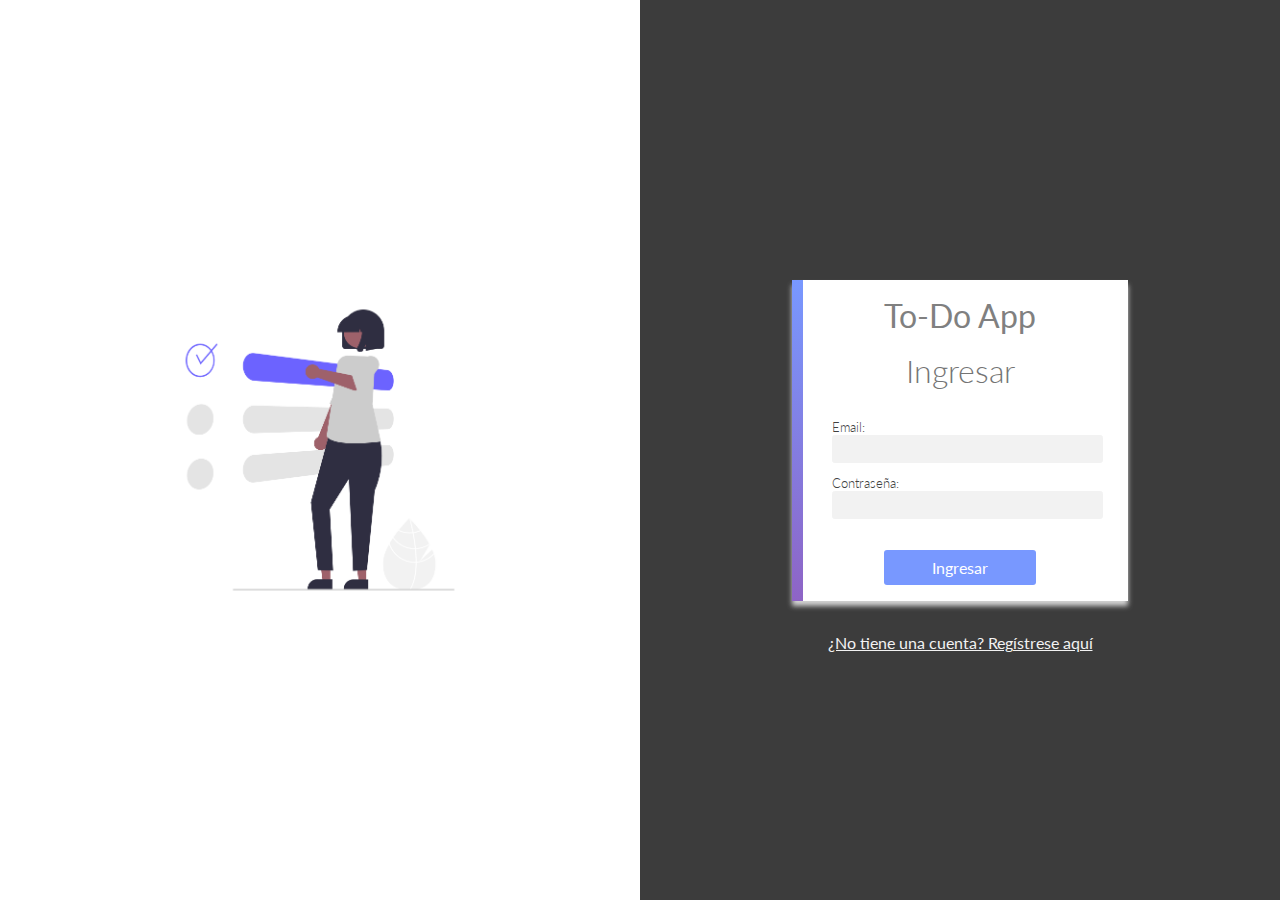
==== index.html @ 69cb83f3 "ToDo App funcionando falta tema oscuro" ====
<!DOCTYPE html>
<html lang="es">

<head>
  <meta charset="UTF-8">
  <meta http-equiv="X-UA-Compatible" content="IE=edge">
  <meta name="viewport" content="width=device-width, initial-scale=1.0">
  <title>ToDo</title>


  <!-- ------------------- libreria de iconos Fontawesome -------------------- -->
  <link rel="stylesheet" href="https://cdnjs.cloudflare.com/ajax/libs/font-awesome/5.15.3/css/all.min.css"
    integrity="sha512-iBBXm8fW90+nuLcSKlbmrPcLa0OT92xO1BIsZ+ywDWZCvqsWgccV3gFoRBv0z+8dLJgyAHIhR35VZc2oM/gI1w=="
    crossorigin="anonymous" referrerpolicy="no-referrer" />



  <!-- ---------------- estilos compartidos de login y signup ---------------- -->
  <link rel="stylesheet" href="styles/ingreso.css">

  <!-- ---------------------- logica aplicada en login ----------------------- -->
  <!-- <script src="/scripts/utils.js"></script> -->
  <script src="scripts/index.js" defer></script>

</head>

<body class="dark">
  <div class="left darkSoft">
    <img src="./assets/persona-login.png" alt="">
  </div>

  <div class="right">
    <form method="post" id="formLogin">
      <div class="form-header">
        <p>To-Do App</p>
      </div>
      <h1>Ingresar</h1>


      <label>
        Email:
        <input id="inputEmail" type="text">
        <small id="errorEmail" class="error"></small>
      </label>

      <label>
        Contraseña:
        <input id="inputPassword" type="password">
          <i class="far fa-eye"></i> 
        <small id="errorPass" class="error"></small>
      </label>

      <button type="submit" id="botonLogin">Ingresar</button>

    </form>
    <div class="ingresarA">
      <a href="signup.html">¿No tiene una cuenta? Regístrese aquí</a>
    </div>
  </div>

</body>

</html>
---- styles/ingreso.css ----
@import url('./common.css');

body{
  display: flex;
}

h1 {
  color: rgb(116, 116, 116);
  font-weight: 300;
  margin: .5em 0;
}

form {
  position: relative;
  max-width: 26em;
  background-color: white;
  display: flex;
  align-items: center;
  flex-direction: column;
  margin: 2em auto;
  box-shadow: 0 5px 5px lightgrey;
  padding: 1em 2.5em;
  box-sizing: border-box;
}

form:after {
  position: absolute;
  content: '';
  width: .7em;
  height: 100%;
  top: 0;
  left: 0;
  background: linear-gradient(var(--primary), var(--secondary));
}


input {
  width: 100%;
  padding: .4em .5em;
  background-color: var(--app-grey);
  border: 1px solid var(--app-grey);
  border-radius: .2em;
}

input:focus {
  outline: none;
  border: 1px solid lightgrey;
}

label {
  width: 100%;
  font-weight: 300;
  margin-bottom: -.1em;
  margin-top: 1em;
  font-size: .8em;
}

button {
  padding: .5em 3em;
  background-color: var(--primary);
  color: white;
  margin-top: 2em;
  font-weight: 400;
  font-size: 1em;
}

.form-header {
  color: grey;
  font-size: 2em;
}
.ingresarA{
  text-align: center;
}
.left{
  width: 50%;  
  background-color: white;
  text-align: center;
  display: flex;
  align-items: center;
  justify-content: center;
}
.left img{
  width:60%;
}
.right{
  width: 50%;
  display: flex;
  flex-direction: column;
  align-items: center;
  justify-content: center;
}


.error {
  color: red; 
}

.far {
  color:rgb(116, 116, 116);
  padding-left: .2rem;
  padding-top: .3rem; 
}
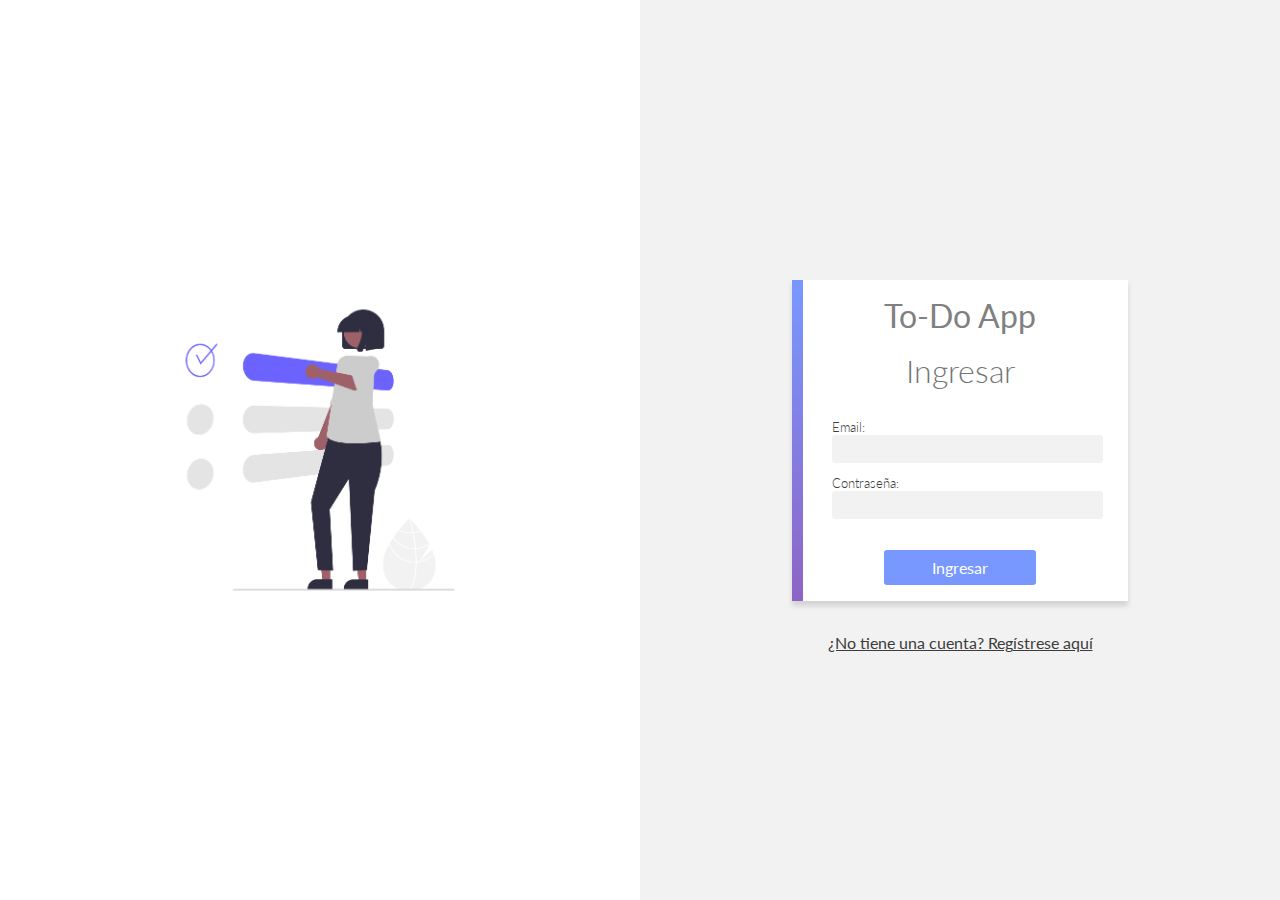
==== commit 6eba0446: "Tema oscuro terminado" ====
--- a/index.html
+++ b/index.html
@@ -19,12 +19,12 @@
   <link rel="stylesheet" href="styles/ingreso.css">
 
   <!-- ---------------------- logica aplicada en login ----------------------- -->
-  <!-- <script src="/scripts/utils.js"></script> -->
+  <script src="scripts/utils.js" defer></script>
   <script src="scripts/index.js" defer></script>
 
 </head>
 
-<body class="dark">
+<body>
   <div class="left darkSoft">
     <img src="./assets/persona-login.png" alt="">
   </div>
